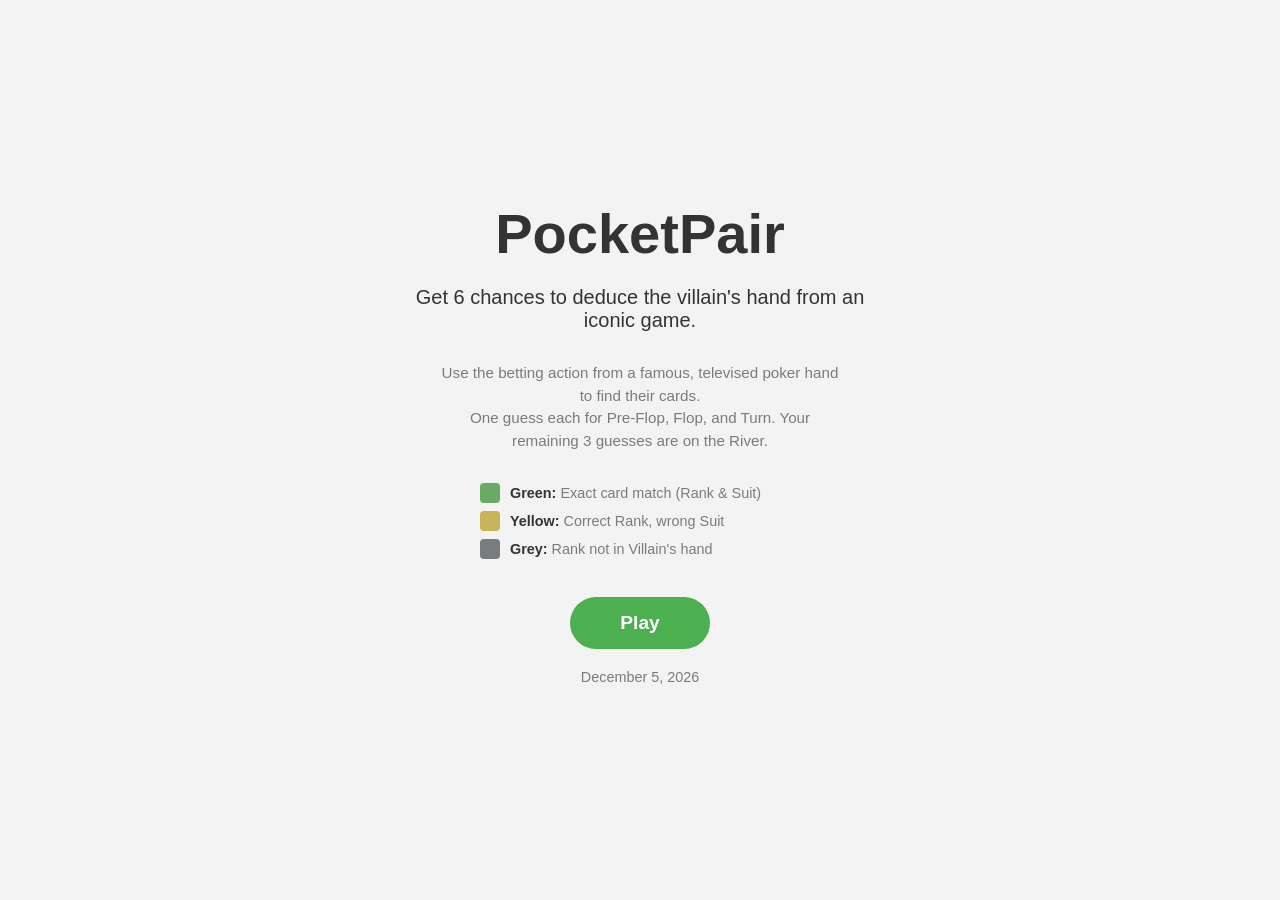
==== index.html @ b1b0aaed "feat: Pivot to iconic hands, update UI/logic, add initial hands" ====
<!DOCTYPE html>
<html lang="en">

<head>
    <meta charset="UTF-8">
    <meta name="viewport" content="width=device-width, initial-scale=1.0">
    <title>PocketPair - Iconic Poker Hand Deduction</title>
    <link rel="stylesheet" href="styles/main.css">
</head>

<body>

    <div id="intro-screen">
        <div class="intro-content">
            <h1>PocketPair</h1>
            <p class="intro-tagline">Get 6 chances to deduce the villain's hand from an iconic game.</p>

            <p class="intro-description">
                Use the betting action from a famous, televised poker hand to find their cards.<br>
                One guess each for Pre-Flop, Flop, and Turn. Your remaining 3 guesses are on the River.
            </p>

            <div class="intro-legend-preview">
                <div class="legend-item">
                    <span class="legend-color-box green"></span>
                    <p><strong>Green:</strong> Exact card match (Rank & Suit)</p>
                </div>
                <div class="legend-item">
                    <span class="legend-color-box yellow"></span>
                    <p><strong>Yellow:</strong> Correct Rank, wrong Suit</p>
                </div>
                <div class="legend-item">
                    <span class="legend-color-box grey"></span>
                    <p><strong>Grey:</strong> Rank not in Villain's hand</p>
                </div>
            </div>

            <button id="play-game-btn" class="btn">Play</button>
            <p id="intro-date" class="intro-date"></p>
        </div>
    </div>

    <div class="game-container">
        <header>
            <h1>PocketPair</h1>
        </header>

        <main class="game-zone">

            <section class="action-history-container">
                <div id="action-log-zone">
                </div>
            </section>

            <section id="table-felt">
                <div id="villain-area" class="player-area">
                    <span id="villain-label" class="player-label">Villain</span>
                    <div class="player-hand-area">
                        <span id="villain-stack" class="stack-size"></span>
                        <div id="villain-cards">
                            <span class="card"></span>
                            <span class="card"></span>
                        </div>
                        <div class="button-spacer">
                            <div id="villain-button-marker" class="dealer-button hidden">D</div>
                        </div>
                    </div>
                </div>

                <div id="board-area">
                    <div id="board-cards">
                    </div>
                    <span id="pot-size">Pot: $0.00</span>
                </div>

                <div id="hero-area" class="player-area">
                    <span id="hero-label" class="player-label">Hero</span>
                    <div class="player-hand-area">
                        <span id="hero-stack" class="stack-size"></span>
                        <div id="hero-cards">
                        </div>
                        <div class="button-spacer">
                            <div id="hero-button-marker" class="dealer-button hidden">D</div>
                        </div>
                    </div>
                </div>
            </section>

            <section class="guess-history-container" id="guess-history-zone">

                <div class="guess-history-header">
                    <h2>Previous Guesses (<span id="attempts-left">6</span> left)</h2>
                    <button id="show-legend-btn" class="btn-icon" title="Show Legend">?</button>
                </div>

                <div id="feedback-legend" class="feedback-legend">
                    <p style="margin-bottom: 10px;"><strong>Feedback Legend</strong></p>
                    <div class="legend-item">
                        <span class="legend-color-box green"></span>
                        <p><strong>Green:</strong> Exact card match (Rank & Suit)</p>
                    </div>
                    <div class="legend-item">
                        <span class="legend-color-box yellow"></span>
                        <p><strong>Yellow:</strong> Correct Rank, wrong Suit</p>
                    </div>
                    <div class="legend-item">
                        <span class="legend-color-box grey"></span>
                        <p><strong>Grey:</strong> Rank not in Villain's hand</p>
                    </div>
                </div>

                <div id="guess-history-grid">
                    <div class="guess-street-row">
                        <div class="guess-street-column" id="preflop-guesses">
                            <h4>Pre-Flop</h4>
                            <div class="guess-list"></div>
                        </div>
                        <div class="guess-street-column" id="flop-guesses">
                            <h4>Flop</h4>
                            <div class="guess-list"></div>
                        </div>
                        <div class="guess-street-column" id="turn-guesses">
                            <h4>Turn</h4>
                            <div class="guess-list"></div>
                        </div>
                    </div>
                    <div class="guess-street-row">
                        <div class="guess-street-column river-column" id="river-guesses">
                            <h4>River</h4>
                            <div class="guess-list"></div>
                        </div>
                    </div>
                </div>
            </section>

            <section class="selection-grid-container" id="selection-grid-zone">
                <h2>Make Your Guess</h2>
                <div id="selection-controls">
                    <div id="card-slot-1" class="card-slot" data-card="">Card 1</div>
                    <div id="card-slot-2" class="card-slot" data-card="">Card 2</div>
                    <div id="selection-buttons">
                        <button id="submit-guess-btn" class="btn" disabled>Submit Guess</button>
                        <button id="next-street-btn" class="btn" disabled>Show Next Street</button>
                    </div>
                </div>
                <div id="card-grid">
                </div>
            </section>

        </main>
    </div>

    <script src="js/gameLogic.js"></script>
    <script src="js/script.js"></script>
</body>

</html>
---- styles/main.css ----
:root {
    /* --- Wordle Colors --- */
    --color-green-wordle: #6aaa64;
    --color-yellow-wordle: #c9b458;
    --color-grey-wordle: #787c7e;
    
    /* --- Light Theme (New Default) --- */
    --color-background: #f3f3f3;
    --color-container-bg: #ffffff;
    --color-container-bg-inner: #f9f9f9; 
    --color-text-primary: #333;
    --color-text-secondary: #787c7e;
    --color-border: #d3d6da;
    --color-header-green: #4CAF50;

    /* --- Dark Theme (Old) --- */
    --color-primary-bg: #1f1f1f;
    --color-secondary-bg: #2d2d2d;
    --color-text-light: #f0f0f0;

    /* --- Shared Colors --- */
    --color-table-felt: #2d6b5e;
    --color-table-felt-dark: #1a4a3e;
    --color-table-outline: #5c3a21;
    --color-card-bg: #f8f8f8;
    --color-card-border: #999;
    --color-card-red: #D90000;
    --color-card-black: #222;
    --color-button-submit: #4CAF50;
    --color-button-submit-hover: #45a049;
    --color-button-next: #555;
    --color-button-next-hover: #666;
    --color-disabled-btn: #a7a7a7;
    --color-error: #dc3545;
}

body {
    font-family: -apple-system, BlinkMacSystemFont, "Segoe UI", Roboto, "Helvetica Neue", Arial, sans-serif;
    background-color: var(--color-background);
    color: var(--color-text-primary);
    display: flex;
    justify-content: center;
    align-items: center;
    min-height: 100vh;
    margin: 0;
    padding: 20px;
    box-sizing: border-box;
}

body.game-active {
    display: block;
    justify-content: unset;
    align-items: unset;
}

.game-container {
    width: 100%;
    max-width: 900px;
    margin: 0 auto;
    display: none;
    flex-direction: column;
    gap: 20px;
}

header {
    text-align: center;
}

header h1 {
    font-size: 2.5em;
    color: var(--color-header-green);
    margin: 0;
    font-weight: 600;
}

.game-zone {
    display: grid;
    grid-template-columns: 1fr;
    grid-template-rows: auto auto auto;
    gap: 20px;
}

.action-history-container,
.guess-history-container,
.selection-grid-container {
    background-color: var(--color-container-bg);
    border-radius: 12px;
    padding: 20px;
    box-shadow: 0 4px 12px rgba(0, 0, 0, 0.08);
    position: relative;
    border: 1px solid var(--color-border);
}

#action-log-zone {
    display: flex;
    flex-direction: row;
    justify-content: space-around;
    flex-wrap: wrap;
    background-color: var(--color-container-bg-inner);
    padding: 15px;
    border-radius: 8px;
    min-height: 100px;
    border: 1px solid var(--color-border);
}

.street-column {
    flex-basis: 22%;
    min-width: 120px;
    padding: 0 10px;
}

.street-column h4 {
    color: var(--color-header-green);
    margin-top: 0;
    margin-bottom: 10px;
    border-bottom: 2px solid var(--color-header-green);
    padding-bottom: 5px;
}

.action-line {
    font-size: 0.9em;
    color: var(--color-text-secondary);
    margin: 4px 0;
}

/* --- Minimalist Oval Table --- */

#table-felt {
    width: 100%;
    background-color: var(--color-green-wordle);
    border-radius: 175px; 
    padding: 20px;
    box-sizing: border-box;
    border: none; 

    display: grid;
    grid-template-columns: 1fr;
    grid-template-rows: auto auto auto;
    gap: 30px; 
    justify-items: center;
}

.player-area {
    display: flex;
    flex-direction: column;
    align-items: center;
    gap: 5px;
}

.player-hand-area {
    display: flex;
    flex-direction: row;
    align-items: center;
    justify-content: center;
    gap: 10px;
    width: 100%;
}


/* --- Dealer Button Styles --- */
.dealer-button {
    width: 30px;
    height: 30px;
    background-color: #f0f0f0;
    border: 2px solid #333;
    border-radius: 50%;
    color: #333;
    font-weight: bold;
    font-size: 1.1em;
    display: flex;
    justify-content: center;
    align-items: center;
    flex-shrink: 0; 
}

.button-spacer {
    width: 80px;  /* This now matches the .stack-size width */
    display: flex;
    justify-content: flex-start; /* This aligns the button to the left */
    align-items: center;
    flex-shrink: 0;
}

.hidden {
    visibility: hidden;
}
/* --- End Button Styles --- */

#board-area {
    display: flex;
    flex-direction: column;
    align-items: center;
    gap: 15px;
    width: 100%;
}

#villain-cards,
#hero-cards,
#board-cards {
    display: flex;
    gap: 8px;
    justify-content: center;
    flex-wrap: wrap;
}

#pot-size {
    font-size: 1.2em;
    font-weight: bold;
    color: var(--color-text-light);
    background-color: transparent;
    padding: 0;
    border-radius: 0;
}

.player-label {
    font-size: 1.1em;
    font-weight: 600;
    color: var(--color-text-light);
    opacity: 1.0;
}

.stack-size {
    font-size: 0.9em;
    font-weight: 500;
    color: var(--color-text-light);
    text-align: center;
    line-height: 1.2;
    width: 80px; 
    flex-shrink: 0;
}

#villain-cards .card,
#hero-cards .card,
#board-cards .card,
.card-placeholder {
    width: 50px;
    height: 70px;
}

.card {
    background-color: var(--color-card-bg);
    border: 2px solid var(--color-card-border);
    border-radius: 6px;
    color: var(--color-text-dark);
    font-weight: bold;
    font-size: 1.2em;
    display: flex;
    flex-direction: column;
    justify-content: center;
    align-items: center;
    user-select: none;
    box-shadow: 0 2px 4px rgba(0, 0, 0, 0.2);
    position: relative;
    box-sizing: border-box;
}

.card-placeholder {
    background-color: rgba(255, 255, 255, 0.4); 
    border: 2px dashed var(--color-text-secondary);
    opacity: 0.6;
    border-radius: 6px;
}

#villain-cards .card {
    background-color: #B22222;
    border-color: #8B0000;
}

/* --- Final Card Reveal Styles --- */

#villain-cards .card.final-green {
    background-color: var(--color-green-wordle);
    border-color: var(--color-green-wordle);
    color: var(--color-text-light);
}

#villain-cards .card.final-red {
    background-color: #f8d7da; 
    border-color: #f5c6cb;
    color: #721c24; 
}

/* Normal Card Styles */

.card-rank-display {
    font-size: 1.3em;
    line-height: 1;
}

.card-symbol-display {
    font-size: 1.1em;
    line-height: 1;
}

.card-suit-red {
    color: var(--color-card-red);
}

.card-suit-black {
    color: var(--color-card-black);
}

#guess-history-zone h2,
#selection-grid-zone h2 {
    margin-top: 0;
    margin-bottom: 15px;
    color: var(--color-text-primary);
    font-weight: 500;
}

.legend-item {
    display: flex;
    align-items: center;
}

.legend-color-box {
    width: 20px;
    height: 20px;
    border-radius: 4px;
    margin-right: 10px;
    border: 1px solid var(--color-text-secondary);
    flex-shrink: 0;
}

.legend-color-box.green {
    background-color: var(--color-green-wordle);
}

.legend-color-box.yellow {
    background-color: var(--color-yellow-wordle);
}

.legend-color-box.grey {
    background-color: var(--color-grey-wordle);
}

#guess-history-grid {
    display: flex;
    flex-direction: column;
    gap: 15px;
}

.guess-street-row {
    display: flex;
    flex-direction: row;
    justify-content: space-between;
    gap: 15px;
}

.guess-street-column {
    flex-basis: 32%;
    background-color: var(--color-container-bg-inner);
    border: 1px solid var(--color-border);
    border-radius: 8px;
    padding: 10px;
    min-height: 80px;
}

.guess-street-column h4 {
    margin: 0 0 10px 0;
    text-align: center;
    color: var(--color-text-secondary);
    font-weight: 600;
}

.guess-street-column.river-column {
    flex-basis: 100%;
    max-width: 100%;
}

.guess-list {
    display: flex;
    flex-direction: row;
    flex-wrap: wrap;
    gap: 10px;
    justify-content: center;
}

.guess-street-column.river-column .guess-list {
    display: grid;
    grid-template-columns: repeat(3, 1fr);
    gap: 10px;
    justify-items: center;
}


.guess-row {
    display: flex;
    align-items: center;
    gap: 15px;
}

.guess-cards {
    display: flex;
    gap: 8px;
}

.guess-cards .card {
    width: 45px;
    height: 65px;
    font-size: 1.1em;
}

.guess-row .card.green {
    background-color: var(--color-green-wordle);
    border-color: var(--color-green-wordle);
    color: var(--color-text-light);
}

.guess-row .card.yellow {
    background-color: var(--color-yellow-wordle);
    border-color: var(--color-yellow-wordle);
    color: var(--color-text-light);
}

.guess-row .card.grey {
    background-color: var(--color-grey-wordle);
    border-color: var(--color-grey-wordle);
    color: var(--color-text-light);
    opacity: 0.8;
}

#selection-controls {
    display: flex;
    gap: 10px;
    margin-bottom: 20px;
    align-items: stretch;
}

.card-slot {
    flex-grow: 1;
    height: 65px;
    background-color: var(--color-container-bg-inner);
    border: 2px dashed var(--color-border);
    border-radius: 6px;
    display: flex;
    justify-content: center;
    align-items: center;
    color: var(--color-text-secondary);
    font-weight: 500;
    font-size: 0.9em;
}

.card-slot .card {
    width: 45px;
    height: 65px;
    font-size: 1.1em;
    margin: -2px;
}

#selection-buttons {
    display: flex;
    flex-direction: column;
    gap: 8px;
}

.btn {
    padding: 10px 15px;
    font-size: 1em;
    font-weight: 600;
    border: none;
    border-radius: 6px;
    cursor: pointer;
    transition: background-color 0.2s ease;
    height: 100%;
    min-height: 40px;
}

.btn.btn-primary {
    background-color: var(--color-button-submit);
    color: white;
}

.btn.btn-primary:hover:not(:disabled) {
    background-color: var(--color-button-submit-hover);
}

.btn:disabled {
    background-color: var(--color-disabled-btn);
    color: #f9f9f9;
    cursor: not-allowed;
}

#card-grid {
    display: grid;
    grid-template-columns: repeat(13, 1fr);
    gap: 5px;
}

.card-wrapper {
    cursor: pointer;
    border-radius: 6px;
    transition: transform 0.1s ease, box-shadow 0.2s ease;
}

.card-wrapper .card {
    width: 100%;
    height: 65px;
    font-size: 1.1em;
    padding-top: 5px;
    transition: all 0.2s ease;
}

.card-wrapper:hover {
    transform: translateY(-2px);
    box-shadow: 0 4px 8px rgba(76, 175, 80, 0.3);
}

.card-wrapper.selected .card {
    border-color: var(--color-button-submit);
    box-shadow: 0 0 10px var(--color-button-submit);
}

.card-wrapper.known-card .card {
    background-color: var(--color-grey-wordle);
    border-color: var(--color-grey-wordle);
    color: var(--color-text-light);
    opacity: 0.6;
    cursor: not-allowed;
    pointer-events: none;
}

.card-wrapper.rank-miss .card {
    background-color: var(--color-grey-wordle);
    border-color: var(--color-grey-wordle);
    color: var(--color-text-light);
    opacity: 0.6;
    cursor: not-allowed;
    pointer-events: none;
}

.card-wrapper.rank-match .card {
    background-color: var(--color-yellow-wordle);
    border-color: var(--color-yellow-wordle);
    color: var(--color-text-light);
    box-shadow: none;
}

.card-wrapper.rank-match:hover .card {
    border-color: var(--color-yellow-wordle);
}

.card-wrapper.exact-match .card {
    background-color: var(--color-green-wordle);
    border-color: var(--color-green-wordle);
    color: var(--color-text-light);
    opacity: 1;
    cursor: not-allowed;
    pointer-events: none;
}

.card-wrapper.known-card:hover,
.card-wrapper.rank-miss:hover,
.card-wrapper.exact-match:hover {
    transform: none;
    box-shadow: none;
}

.error-message {
    color: var(--color-error);
    font-weight: 500;
    text-align: center;
}

/* --- Responsive Layout for Wide Screens --- */

@media (min-width: 1100px) {
    .game-container {
        max-width: 1600px;
    }

    .game-zone {
        grid-template-columns: 55fr 45fr;
        grid-template-areas:
            "gameplay-top      history"
            "gameplay-main     history"
            "gameplay-main     tools";

        align-items: start;
        gap: 30px;
    }

    .action-history-container {
        grid-area: gameplay-top;
    }

    #table-felt {
        grid-area: gameplay-main;
        padding: 20px;
    }

    .selection-grid-container {
        grid-area: tools;
    }

    .guess-history-container {
        grid-area: history;
    }

    .guess-street-column.river-column .guess-list {
        grid-template-columns: repeat(auto-fit, minmax(150px, 1fr));
    }
}


/* --- Intro Screen Styles --- */

#intro-screen {
    display: flex;
    flex-direction: column;
    align-items: center;
    justify-content: center;
    min-height: 90vh;
    text-align: center;
    padding: 20px;
}

.intro-content {
    max-width: 450px;
    width: 100%;
}

#intro-screen h1 {
    font-size: 3.5em;
    color: var(--color-text-primary);
    margin: 0 0 10px 0;
    font-weight: 600;
}

.intro-tagline {
    font-size: 1.25em;
    color: var(--color-text-primary);
    margin-bottom: 30px;
}

.intro-description {
    font-size: 0.95em;
    color: var(--color-text-secondary);
    line-height: 1.5;
    max-width: 400px;
    margin: 15px auto 30px auto;
    text-align: center;
}

.intro-legend-preview {
    display: flex;
    flex-direction: column;
    align-items: flex-start;
    max-width: 320px;
    margin: 0 auto 30px auto;
}

.intro-legend-preview .legend-item {
    color: var(--color-text-secondary);
    font-size: 0.9em;
    margin-bottom: 8px;
}

.intro-legend-preview .legend-item p {
    margin: 0;
}

.intro-legend-preview .legend-item strong {
    color: var(--color-text-primary);
}

.intro-legend-preview .legend-color-box {
    border: none;
}

#play-game-btn {
    border-radius: 30px;
    padding: 15px 50px;
    font-size: 1.2em;
    font-weight: 600;
    background-color: var(--color-button-submit);
    color: white;
    border: none;
    transition: background-color 0.2s ease;
    height: auto;
}

#play-game-btn:hover {
    background-color: var(--color-button-submit-hover);
}

.intro-date {
    margin-top: 20px;
    color: var(--color-text-secondary);
    font-size: 0.9em;
}

/* --- Legend Popup Styles --- */

.guess-history-header {
    display: flex;
    justify-content: space-between;
    align-items: center;
    margin-bottom: 15px;
}

#guess-history-zone h2 {
    margin: 0;
}

.btn-icon {
    background-color: var(--color-container-bg);
    color: var(--color-text-secondary);
    border: 2px solid var(--color-border);
    border-radius: 50%;
    width: 30px;
    height: 30px;
    font-size: 1.1em;
    font-weight: bold;
    cursor: pointer;
    display: flex;
    align-items: center;
    justify-content: center;
    padding: 0;
    transition: all 0.2s ease;
}

.btn-icon:hover {
    background-color: var(--color-container-bg-inner);
    color: var(--color-text-primary);
    border-color: var(--color-text-secondary);
}

#feedback-legend {
    display: none;
    position: absolute;
    top: 60px;
    right: 20px;
    z-index: 10;

    background-color: rgba(255, 255, 255, 0.85);
    border: 1px solid var(--color-border);
    backdrop-filter: blur(4px);
    border-radius: 8px;
    padding: 15px;
    margin-bottom: 0;
    width: 350px;
    box-shadow: 0 4px 12px rgba(0, 0, 0, 0.1);
}

#feedback-legend.show {
    display: block;
}

#feedback-legend p {
    color: var(--color-text-secondary);
    margin: 0;
}

#feedback-legend strong {
    color: var(--color-text-primary);
}

#feedback-legend .legend-item {
    color: var(--color-text-secondary);
    margin-bottom: 4px;
}

#feedback-legend .legend-item:last-child {
    margin-bottom: 0;
}

#feedback-legend .legend-color-box {
    border-color: var(--color-border);
}
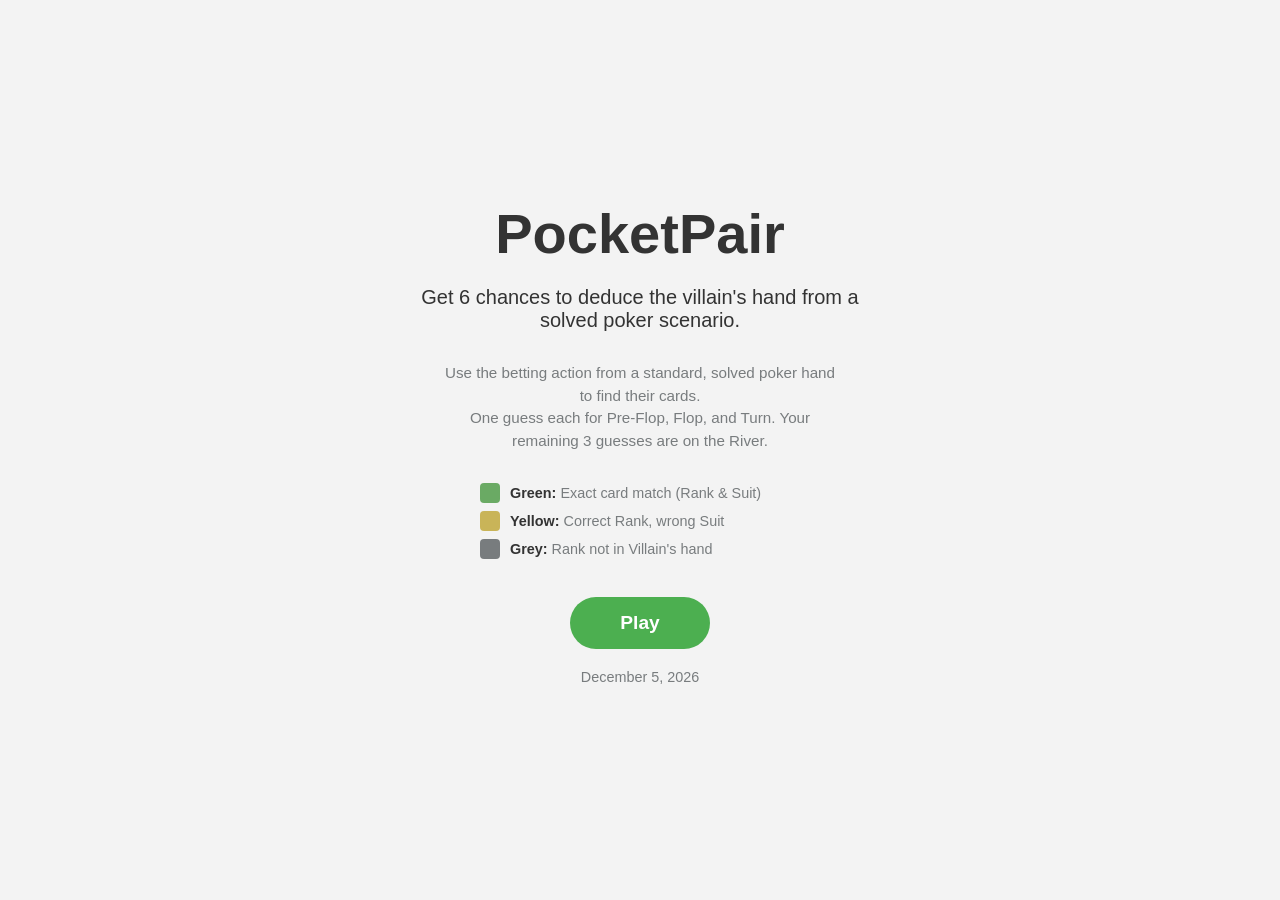
==== commit 622e7394: "refactor(core): Pivot game to anonymous GTO puzzles and update UI This commit performs a major pivot" ====
--- a/index.html
+++ b/index.html
@@ -4,7 +4,7 @@
 <head>
     <meta charset="UTF-8">
     <meta name="viewport" content="width=device-width, initial-scale=1.0">
-    <title>PocketPair - Iconic Poker Hand Deduction</title>
+    <title>PocketPair - Daily Poker Hand Deduction</title>
     <link rel="stylesheet" href="styles/main.css">
 </head>
 
@@ -13,10 +13,10 @@
     <div id="intro-screen">
         <div class="intro-content">
             <h1>PocketPair</h1>
-            <p class="intro-tagline">Get 6 chances to deduce the villain's hand from an iconic game.</p>
+            <p class="intro-tagline">Get 6 chances to deduce the villain's hand from a solved poker scenario.</p>
 
             <p class="intro-description">
-                Use the betting action from a famous, televised poker hand to find their cards.<br>
+                Use the betting action from a standard, solved poker hand to find their cards.<br>
                 One guess each for Pre-Flop, Flop, and Turn. Your remaining 3 guesses are on the River.
             </p>
 
@@ -152,6 +152,25 @@
 
     <script src="js/gameLogic.js"></script>
     <script src="js/script.js"></script>
+
+    <div id="modal-overlay" class="modal-overlay">
+        <div class="modal-content">
+            <span id="modal-close-btn" class="modal-close-btn">&times;</span>
+            <h2 id="modal-title"></h2>
+            
+            <p>The Villain's hand was:</p>
+            <div id="modal-solution-cards" class="modal-solution-cards">
+                </div>
+
+            <p id="modal-context" class="modal-context"></p>
+            
+            <div class="modal-buttons">
+                <a id="modal-youtube-btn" href="#" target="_blank" class="btn btn-youtube">Watch Hand</a>
+                <button id="modal-share-btn" class="btn btn-share">Share</button>
+            </div>
+        </div>
+    </div>
+
 </body>
 
 </html>
--- a/styles/main.css
+++ b/styles/main.css
@@ -127,7 +127,7 @@
 
 #table-felt {
     width: 100%;
-    background-color: var(--color-green-wordle);
+    background-color: var(--color-table-felt);
     border-radius: 175px; 
     padding: 20px;
     box-sizing: border-box;
@@ -562,9 +562,9 @@
     text-align: center;
 }
 
-/* --- Responsive Layout for Wide Screens --- */
-
-@media (min-width: 1100px) {
+/* --- Responsive Layout for Wide, Landscape Screens --- */
+
+@media (min-width: 1100px) and (orientation: landscape) {
     .game-container {
         max-width: 1600px;
     }
@@ -767,4 +767,132 @@
 
 #feedback-legend .legend-color-box {
     border-color: var(--color-border);
+}
+
+
+/* --- End Game Modal Styles --- */
+
+.modal-overlay {
+    position: fixed;
+    top: 0;
+    left: 0;
+    width: 100%;
+    height: 100%;
+    background-color: rgba(0, 0, 0, 0.6);
+    display: none; /* Hidden by default */
+    justify-content: center;
+    align-items: center;
+    z-index: 1000;
+    padding: 20px;
+    backdrop-filter: blur(4px);
+}
+
+/* This class will be added by JS to show the modal */
+.modal-overlay.show {
+    display: flex;
+}
+
+.modal-content {
+    background-color: var(--color-container-bg);
+    color: var(--color-text-primary);
+    border-radius: 12px;
+    padding: 30px 40px;
+    box-shadow: 0 5px 20px rgba(0, 0, 0, 0.2);
+    width: 100%;
+    max-width: 550px;
+    position: relative;
+    text-align: center;
+}
+
+.modal-close-btn {
+    position: absolute;
+    top: 10px;
+    right: 20px;
+    font-size: 2.5em;
+    font-weight: 300;
+    color: var(--color-text-secondary);
+    cursor: pointer;
+    line-height: 1;
+}
+.modal-close-btn:hover {
+    color: var(--color-text-primary);
+}
+
+.modal-content h2 {
+    margin-top: 0;
+    margin-bottom: 20px;
+    font-weight: 600;
+}
+
+.modal-content h2.win {
+    color: var(--color-green-wordle);
+}
+
+.modal-content h2.loss {
+    color: var(--color-error);
+}
+
+.modal-content p {
+    color: var(--color-text-secondary);
+    font-size: 1.1em;
+    margin-bottom: 10px;
+}
+
+.modal-solution-cards {
+    display: flex;
+    justify-content: center;
+    gap: 15px;
+    margin-bottom: 25px;
+}
+
+/* Override for bigger cards in the modal */
+.modal-solution-cards .card {
+    width: 90px;
+    height: 130px;
+    font-size: 2.2em; /* Bigger rank */
+    box-shadow: 0 4px 8px rgba(0, 0, 0, 0.2);
+}
+
+.modal-solution-cards .card-symbol-display {
+    font-size: 1.8em; /* Bigger suit */
+}
+
+.modal-context {
+    font-size: 1em !important; /* Reset size */
+    font-style: italic;
+    line-height: 1.5;
+    background-color: var(--color-container-bg-inner);
+    border: 1px solid var(--color-border);
+    border-radius: 8px;
+    padding: 15px;
+    margin-bottom: 25px;
+}
+
+.modal-buttons {
+    display: flex;
+    gap: 15px;
+}
+
+.modal-buttons .btn {
+    flex-grow: 1;
+    font-size: 1.1em;
+    padding: 12px;
+    text-decoration: none;
+    height: auto;
+}
+
+.btn-youtube {
+    background-color: #FF0000;
+    color: white;
+}
+.btn-youtube:hover {
+    background-color: #c40000;
+}
+
+.btn-share {
+    background-color: #1DA1F2;
+    color: white;
+}
+.btn-share:hover {
+    background-color: #0c85d0;
 }
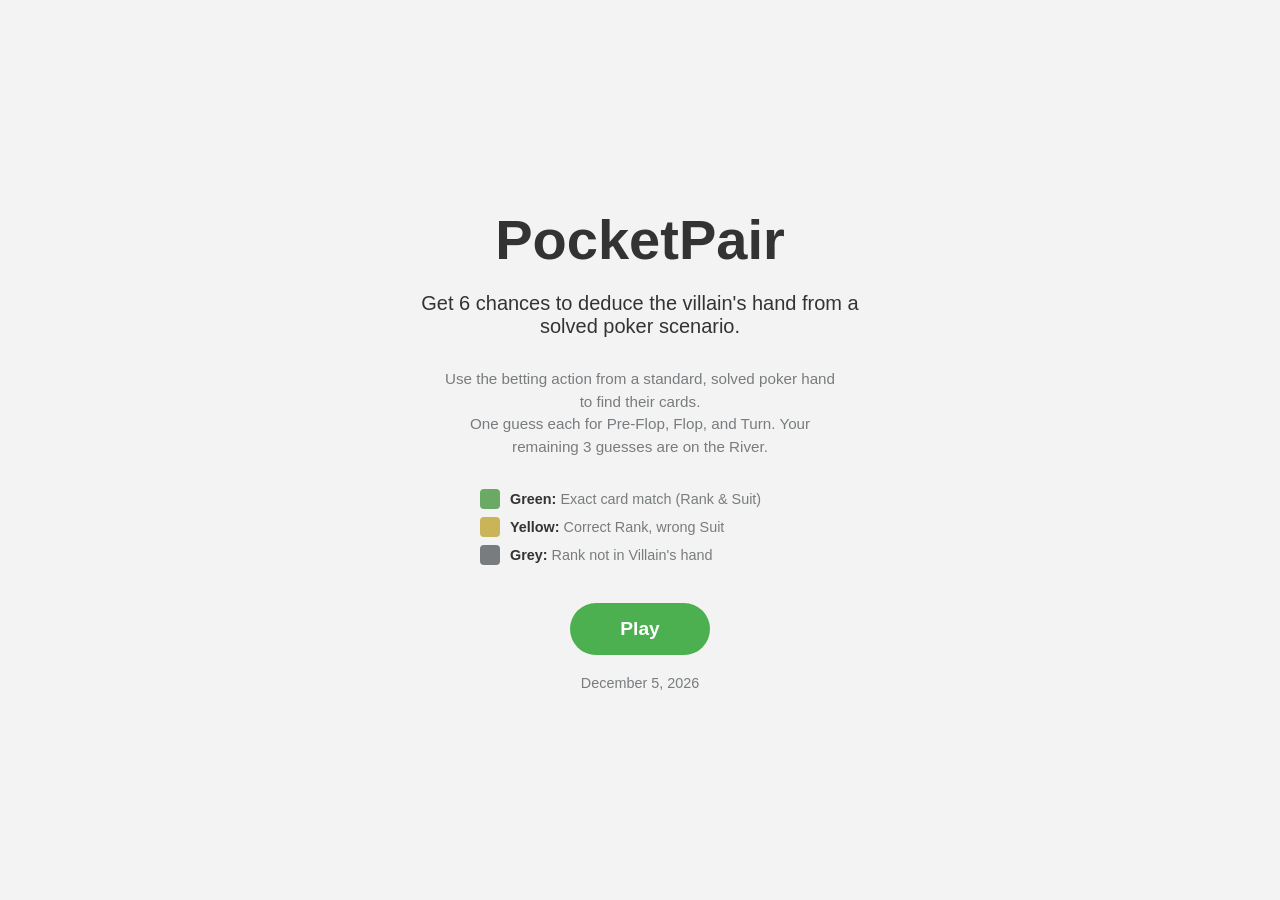
==== commit deccfb68: "feat(ui): chip visualization, action badges, hand timeline, table redesign - Add chip system (js/chi" ====
--- a/index.html
+++ b/index.html
@@ -3,7 +3,7 @@
 
 <head>
     <meta charset="UTF-8">
-    <meta name="viewport" content="width=device-width, initial-scale=1.0">
+    <meta name="viewport" content="width=device-width, initial-scale=1.0, viewport-fit=cover">
     <title>PocketPair - Daily Poker Hand Deduction</title>
     <link rel="stylesheet" href="styles/main.css">
 </head>
@@ -56,7 +56,10 @@
                 <div id="villain-area" class="player-area">
                     <span id="villain-label" class="player-label">Villain</span>
                     <div class="player-hand-area">
-                        <span id="villain-stack" class="stack-size"></span>
+                        <div class="stack-info">
+                            <span id="villain-stack" class="stack-size"></span>
+                            <div id="villain-stack-chips"></div>
+                        </div>
                         <div id="villain-cards">
                             <span class="card"></span>
                             <span class="card"></span>
@@ -67,16 +70,26 @@
                     </div>
                 </div>
 
+                <div id="villain-bet-zone" class="bet-zone"></div>
+
                 <div id="board-area">
                     <div id="board-cards">
                     </div>
-                    <span id="pot-size">Pot: $0.00</span>
+                    <div id="pot-area">
+                        <div id="pot-chips"></div>
+                        <span id="pot-size">Pot: $0.00</span>
+                    </div>
                 </div>
+
+                <div id="hero-bet-zone" class="bet-zone"></div>
 
                 <div id="hero-area" class="player-area">
                     <span id="hero-label" class="player-label">Hero</span>
                     <div class="player-hand-area">
-                        <span id="hero-stack" class="stack-size"></span>
+                        <div class="stack-info">
+                            <span id="hero-stack" class="stack-size"></span>
+                            <div id="hero-stack-chips"></div>
+                        </div>
                         <div id="hero-cards">
                         </div>
                         <div class="button-spacer">
@@ -143,7 +156,9 @@
                         <button id="next-street-btn" class="btn" disabled>Show Next Street</button>
                     </div>
                 </div>
-                <div id="card-grid">
+                <div id="card-grid-wrapper">
+                    <div id="card-grid">
+                    </div>
                 </div>
             </section>
 
@@ -151,6 +166,7 @@
     </div>
 
     <script src="js/gameLogic.js"></script>
+    <script src="js/chips.js"></script>
     <script src="js/script.js"></script>
 
     <div id="modal-overlay" class="modal-overlay">
--- a/styles/main.css
+++ b/styles/main.css
@@ -91,52 +91,89 @@
     border: 1px solid var(--color-border);
 }
 
+/* --- Hand timeline (horizontal play log) --- */
 #action-log-zone {
     display: flex;
     flex-direction: row;
-    justify-content: space-around;
-    flex-wrap: wrap;
+    gap: 8px;
     background-color: var(--color-container-bg-inner);
-    padding: 15px;
+    padding: 10px;
     border-radius: 8px;
-    min-height: 100px;
     border: 1px solid var(--color-border);
 }
 
-.street-column {
-    flex-basis: 22%;
-    min-width: 120px;
-    padding: 0 10px;
-}
-
-.street-column h4 {
+.timeline-street {
+    flex: 1 1 0;
+    min-width: 0;
+    display: flex;
+    flex-direction: column;
+    gap: 5px;
+    padding: 8px 10px;
+    background-color: var(--color-container-bg);
+    border: 1px solid var(--color-border);
+    border-radius: 8px;
+    transition: opacity 0.2s ease, box-shadow 0.2s ease, border-color 0.2s ease;
+}
+
+/* Streets not yet revealed are dimmed */
+.timeline-street.future {
+    opacity: 0.4;
+    background-color: var(--color-container-bg-inner);
+}
+
+/* The street currently in play is highlighted */
+.timeline-street.current {
+    border-color: var(--color-header-green);
+    box-shadow: 0 0 0 2px rgba(76, 175, 80, 0.25);
+}
+
+.timeline-street-header {
+    font-size: 0.8em;
+    font-weight: 700;
+    text-transform: uppercase;
+    letter-spacing: 0.03em;
     color: var(--color-header-green);
-    margin-top: 0;
-    margin-bottom: 10px;
-    border-bottom: 2px solid var(--color-header-green);
-    padding-bottom: 5px;
+}
+
+.timeline-street.future .timeline-street-header {
+    color: var(--color-text-secondary);
+}
+
+.timeline-actions {
+    display: flex;
+    flex-direction: column;
+    gap: 2px;
 }
 
 .action-line {
-    font-size: 0.9em;
+    font-size: 0.82em;
     color: var(--color-text-secondary);
-    margin: 4px 0;
+    margin: 0;
+    line-height: 1.35;
+}
+
+.action-line.muted {
+    opacity: 0.5;
 }
 
 /* --- Minimalist Oval Table --- */
 
 #table-felt {
     width: 100%;
-    background-color: var(--color-table-felt);
-    border-radius: 175px; 
-    padding: 20px;
+    background: radial-gradient(ellipse at 50% 42%, #35806f 0%, #2d6b5e 55%, #234f44 100%);
+    border-radius: 130px;
+    padding: 18px 14px;
     box-sizing: border-box;
-    border: none; 
+    border: none;
+    box-shadow:
+        inset 0 0 0 2px rgba(255, 255, 255, 0.05),
+        inset 0 2px 22px rgba(0, 0, 0, 0.28),
+        0 12px 30px rgba(0, 0, 0, 0.16);
 
     display: grid;
     grid-template-columns: 1fr;
-    grid-template-rows: auto auto auto;
-    gap: 30px; 
+    grid-template-rows: auto auto auto auto auto;
+    gap: 8px;
     justify-items: center;
 }
 
@@ -144,7 +181,7 @@
     display: flex;
     flex-direction: column;
     align-items: center;
-    gap: 5px;
+    gap: 3px;
 }
 
 .player-hand-area {
@@ -152,7 +189,7 @@
     flex-direction: row;
     align-items: center;
     justify-content: center;
-    gap: 10px;
+    gap: 8px;
     width: 100%;
 }
 
@@ -190,7 +227,7 @@
     display: flex;
     flex-direction: column;
     align-items: center;
-    gap: 15px;
+    gap: 8px;
     width: 100%;
 }
 
@@ -203,30 +240,204 @@
     flex-wrap: wrap;
 }
 
+#pot-area {
+    display: flex;
+    flex-direction: column;
+    align-items: center;
+    gap: 4px;
+}
+
+/* Reserve fixed space for chip piles so the table never reflows */
+#pot-chips {
+    height: 50px;
+    display: flex;
+    align-items: center;
+    justify-content: center;
+}
+
+#villain-stack-chips,
+#hero-stack-chips {
+    height: 46px;
+    display: flex;
+    align-items: center;
+    justify-content: center;
+}
+
 #pot-size {
-    font-size: 1.2em;
-    font-weight: bold;
+    font-size: 0.82em;
+    font-weight: 700;
+    letter-spacing: 0.04em;
+    text-transform: uppercase;
+    color: rgba(255, 255, 255, 0.92);
+    background-color: rgba(0, 0, 0, 0.22);
+    padding: 4px 14px;
+    border-radius: 20px;
+}
+
+/* --- Chip visuals --- */
+
+/* Bet zones sit between player and board; hold an action badge + chips */
+.bet-zone {
+    display: flex;
+    flex-direction: row;
+    justify-content: center;
+    align-items: center;
+    gap: 12px;
+    height: 60px;         /* fixed so chips appearing/leaving never resize the table */
+    width: 100%;
+    overflow: visible;
+}
+
+/* Action badge — describes the play (check / bet / call / raise / all-in / fold) */
+.action-badge {
+    font-size: 0.7em;
+    font-weight: 700;
+    letter-spacing: 0.04em;
+    text-transform: uppercase;
+    color: #fff;
+    padding: 3px 10px;
+    border-radius: 12px;
+    white-space: nowrap;
+    display: inline-flex;
+    align-items: center;
+    gap: 5px;
+    box-shadow: 0 1px 3px rgba(0,0,0,0.35);
+}
+
+.action-check { background: #607d8b; }
+.action-call  { background: #1e88e5; }
+.action-bet,
+.action-raise { background: #43a047; }
+.action-fold  { background: #9e9e9e; }
+.action-allin { background: #e53935; }
+
+/* Red triangle marker for all-in */
+.allin-tri {
+    width: 0;
+    height: 0;
+    border-left: 5px solid transparent;
+    border-right: 5px solid transparent;
+    border-bottom: 9px solid #fff;
+    display: inline-block;
+}
+
+/* A chip pile = several single-denomination stacks side by side */
+.chip-wrap {
+    display: flex;
+    flex-direction: column;
+    align-items: center;
+    gap: 6px;
+}
+
+.chip-pile {
+    display: flex;
+    flex-direction: row;
+    align-items: flex-end;
+    gap: 4px;
+}
+
+.chip-stack {
+    position: relative;
+    flex-shrink: 0;
+}
+
+/* Each chip is a disc; stacks overlap vertically via inline `bottom` offsets */
+.chip-disc {
+    position: absolute;
+    left: 0;
+    border-radius: 50%;
+    border: 2px solid;
+    box-sizing: border-box;
+    box-shadow: 0 1px 2px rgba(0,0,0,0.4);
+}
+
+.chip-disc::after {
+    content: '';
+    position: absolute;
+    inset: 3px;
+    border-radius: 50%;
+    border: 1px dashed rgba(255,255,255,0.45);
+}
+
+.chip-lg { width: 30px; height: 30px; }
+.chip-sm { width: 22px; height: 22px; }
+
+.chip-label {
+    font-size: 0.75em;
+    font-weight: 700;
+    color: #fff;
+    text-shadow: 0 1px 4px rgba(0,0,0,0.7);
+    white-space: nowrap;
+    letter-spacing: 0.03em;
+}
+
+/* --- Chip animation keyframes --- */
+
+/* Bet zone chips slide in from the player's direction */
+@keyframes chipSlideDown {
+    from { opacity: 0; transform: translateY(-22px) scale(0.7); }
+    to   { opacity: 1; transform: translateY(0)      scale(1);   }
+}
+
+@keyframes chipSlideUp {
+    from { opacity: 0; transform: translateY(22px) scale(0.7); }
+    to   { opacity: 1; transform: translateY(0)     scale(1);   }
+}
+
+/* Sweep toward center pot */
+@keyframes chipSweepUp {
+    to { opacity: 0; transform: translateY(-30px) scale(0.4); }
+}
+
+@keyframes chipSweepDown {
+    to { opacity: 0; transform: translateY(30px) scale(0.4); }
+}
+
+/* Pot grows */
+@keyframes chipPop {
+    0%   { transform: scale(0.6); opacity: 0.4; }
+    60%  { transform: scale(1.15); opacity: 1; }
+    100% { transform: scale(1);    opacity: 1; }
+}
+
+/* Stack text pulse when chips leave */
+@keyframes stackPulse {
+    0%   { opacity: 1;   }
+    35%  { opacity: 0.4; }
+    100% { opacity: 1;   }
+}
+
+/* Applied by JS */
+.chip-slide-down  { animation: chipSlideDown  0.55s cubic-bezier(0.22,1,0.36,1) forwards; }
+.chip-slide-up    { animation: chipSlideUp    0.55s cubic-bezier(0.22,1,0.36,1) forwards; }
+.chip-sweep-up    { animation: chipSweepUp    0.65s ease-in forwards; }
+.chip-sweep-down  { animation: chipSweepDown  0.65s ease-in forwards; }
+.chip-pop         { animation: chipPop        0.6s cubic-bezier(0.34,1.56,0.64,1); }
+.stack-pulse      { animation: stackPulse     0.6s ease; }
+
+.player-label {
+    font-size: 0.95em;
+    font-weight: 600;
+    letter-spacing: 0.02em;
     color: var(--color-text-light);
-    background-color: transparent;
-    padding: 0;
-    border-radius: 0;
-}
-
-.player-label {
-    font-size: 1.1em;
-    font-weight: 600;
-    color: var(--color-text-light);
-    opacity: 1.0;
+    opacity: 0.95;
+}
+
+.stack-info {
+    width: 80px;
+    flex-shrink: 0;
+    display: flex;
+    flex-direction: column;
+    align-items: center;
+    gap: 2px;
 }
 
 .stack-size {
-    font-size: 0.9em;
+    font-size: 0.78em;
     font-weight: 500;
-    color: var(--color-text-light);
+    color: rgba(255, 255, 255, 0.82);
     text-align: center;
-    line-height: 1.2;
-    width: 80px; 
-    flex-shrink: 0;
+    line-height: 1.25;
 }
 
 #villain-cards .card,
@@ -388,6 +599,7 @@
     display: flex;
     align-items: center;
     gap: 15px;
+    animation: slideInUp 0.25s ease both;
 }
 
 .guess-cards {
@@ -508,7 +720,7 @@
 
 .card-wrapper.selected .card {
     border-color: var(--color-button-submit);
-    box-shadow: 0 0 10px var(--color-button-submit);
+    animation: selectionPulse 0.4s ease forwards;
 }
 
 .card-wrapper.known-card .card {
@@ -554,6 +766,35 @@
 .card-wrapper.exact-match:hover {
     transform: none;
     box-shadow: none;
+}
+
+/* --- Animations --- */
+
+@keyframes slideInUp {
+    from { opacity: 0; transform: translateY(12px); }
+    to   { opacity: 1; transform: translateY(0); }
+}
+
+@keyframes flipIn {
+    from { opacity: 0; transform: rotateY(90deg) scale(0.8); }
+    to   { opacity: 1; transform: rotateY(0deg) scale(1); }
+}
+
+@keyframes selectionPulse {
+    0%   { box-shadow: 0 0 0 0 rgba(76, 175, 80, 0.6); }
+    60%  { box-shadow: 0 0 0 8px rgba(76, 175, 80, 0); }
+    100% { box-shadow: 0 0 10px var(--color-button-submit); }
+}
+
+
+/* Board cards flip in when revealed */
+.board-card-reveal {
+    animation: flipIn 0.35s ease both;
+}
+
+/* Suppress animations during localStorage restore */
+body.restoring .guess-row {
+    animation: none;
 }
 
 .error-message {
@@ -895,4 +1136,286 @@
 }
 .btn-share:hover {
     background-color: #0c85d0;
+}
+
+/* ============================================================
+   iOS / Touch — remove tap highlight, handle safe area insets
+   ============================================================ */
+.card-wrapper {
+    -webkit-tap-highlight-color: transparent;
+}
+
+@supports (padding: env(safe-area-inset-bottom)) {
+    body {
+        padding-left: max(8px, env(safe-area-inset-left));
+        padding-right: max(8px, env(safe-area-inset-right));
+        padding-bottom: max(8px, env(safe-area-inset-bottom));
+    }
+}
+
+/* ============================================================
+   Phone Portrait  ≤ 480px  (all iPhone models portrait)
+   ============================================================ */
+@media (max-width: 480px) {
+
+    body {
+        padding: 8px;
+    }
+
+    /* Header */
+    header h1 {
+        font-size: 1.8em;
+        margin: 6px 0;
+    }
+
+    .game-container {
+        gap: 10px;
+    }
+
+    /* Containers */
+    .action-history-container,
+    .guess-history-container,
+    .selection-grid-container {
+        padding: 12px;
+        border-radius: 10px;
+    }
+
+    /* Hand timeline — horizontal scroll so streets don't cram */
+    #action-log-zone {
+        flex-wrap: nowrap;
+        overflow-x: auto;
+        -webkit-overflow-scrolling: touch;
+        justify-content: flex-start;
+        gap: 8px;
+        padding: 10px 8px;
+    }
+
+    .timeline-street {
+        flex: 0 0 auto;
+        min-width: 150px;
+    }
+
+    .action-line {
+        font-size: 0.78em;
+    }
+
+    /* Table felt */
+    #table-felt {
+        border-radius: 70px;
+        padding: 14px 10px;
+        gap: 10px;
+    }
+
+    /* Table cards */
+    #villain-cards .card,
+    #hero-cards .card,
+    #board-cards .card,
+    .card-placeholder {
+        width: 36px;
+        height: 52px;
+    }
+
+    .card-rank-display { font-size: 1.05em; }
+    .card-symbol-display { font-size: 0.85em; }
+
+    .player-label  { font-size: 0.88em; }
+    .stack-info    { width: 58px; }
+    .stack-size    { font-size: 0.75em; }
+    .button-spacer { width: 38px; }
+    #pot-size      { font-size: 0.95em; }
+
+    /* Guess history columns — reduce padding */
+    #guess-history-zone h2,
+    #selection-grid-zone h2 {
+        font-size: 0.95em;
+        margin-bottom: 8px;
+    }
+
+    .guess-street-column {
+        padding: 7px 5px;
+    }
+
+    .guess-street-column h4 {
+        font-size: 0.78em;
+        margin-bottom: 5px;
+    }
+
+    .guess-cards .card {
+        width: 32px;
+        height: 46px;
+        font-size: 0.8em;
+    }
+
+    /* Card grid — wrapper scrolls, slots/buttons stay fixed */
+    #card-grid-wrapper {
+        overflow-x: auto;
+        -webkit-overflow-scrolling: touch;
+        margin: 0 -12px;   /* bleed to container edges */
+        padding: 0 12px 6px;
+    }
+
+    #card-grid {
+        min-width: 572px; /* 13 × 40px cards + 12 × 4px gaps */
+        gap: 4px;
+    }
+
+    .card-wrapper .card {
+        height: 52px;
+        font-size: 0.88em;
+        padding-top: 3px;
+    }
+
+    /* Selection controls — slots side by side, buttons full-width row below */
+    #selection-controls {
+        flex-wrap: wrap;
+        gap: 8px;
+        margin-bottom: 12px;
+    }
+
+    .card-slot {
+        flex-grow: 1;
+        flex-basis: calc(50% - 44px);
+        height: 56px;
+    }
+
+    .card-slot .card {
+        width: 38px;
+        height: 54px;
+    }
+
+    #selection-buttons {
+        flex-direction: row;
+        width: 100%;
+        gap: 8px;
+    }
+
+    #selection-buttons .btn {
+        flex: 1;
+        font-size: 0.85em;
+        padding: 10px 6px;
+        min-height: 44px;
+        height: auto;
+    }
+
+    /* Legend popup narrower on mobile */
+    #feedback-legend {
+        width: 270px;
+        right: 8px;
+        top: 52px;
+        font-size: 0.9em;
+    }
+
+    /* Intro screen */
+    #intro-screen h1 {
+        font-size: 2.6em;
+    }
+
+    .intro-tagline {
+        font-size: 1.05em;
+        margin-bottom: 20px;
+    }
+
+    .intro-description {
+        font-size: 0.88em;
+    }
+
+    #play-game-btn {
+        padding: 13px 40px;
+        font-size: 1.1em;
+    }
+
+    /* Modal */
+    .modal-content {
+        padding: 20px 14px;
+        border-radius: 10px;
+    }
+
+    .modal-solution-cards .card {
+        width: 62px;
+        height: 88px;
+        font-size: 1.5em;
+    }
+
+    .modal-solution-cards .card-symbol-display {
+        font-size: 1.2em;
+    }
+
+    .modal-context {
+        font-size: 0.92em !important;
+        padding: 12px;
+    }
+
+    .modal-buttons {
+        flex-direction: column;
+        gap: 10px;
+    }
+
+    .modal-buttons .btn {
+        padding: 12px;
+        font-size: 1em;
+        height: auto;
+    }
+}
+
+/* ============================================================
+   Phone Landscape + Small Tablet  481px – 900px
+   ============================================================ */
+@media (min-width: 481px) and (max-width: 900px) {
+
+    body {
+        padding: 12px;
+    }
+
+    header h1 {
+        font-size: 2em;
+    }
+
+    .game-container {
+        gap: 14px;
+    }
+
+    /* Table */
+    #table-felt {
+        border-radius: 110px;
+    }
+
+    /* Hand timeline — horizontal scroll to prevent cramping */
+    #action-log-zone {
+        flex-wrap: nowrap;
+        overflow-x: auto;
+        -webkit-overflow-scrolling: touch;
+        justify-content: flex-start;
+    }
+
+    .timeline-street {
+        flex: 0 0 auto;
+        min-width: 150px;
+    }
+
+    /* Card grid — ensure cards stay tappable */
+    #card-grid-wrapper {
+        overflow-x: auto;
+        -webkit-overflow-scrolling: touch;
+    }
+
+    #card-grid {
+        min-width: 572px;
+        gap: 4px;
+    }
+
+    .card-wrapper .card {
+        height: 58px;
+        font-size: 0.95em;
+    }
+
+    /* Selection buttons touch-friendly */
+    #selection-buttons .btn {
+        min-height: 44px;
+        height: auto;
+    }
+
+    /* Intro */
+    #intro-screen h1 {
+        font-size: 3em;
+    }
 }
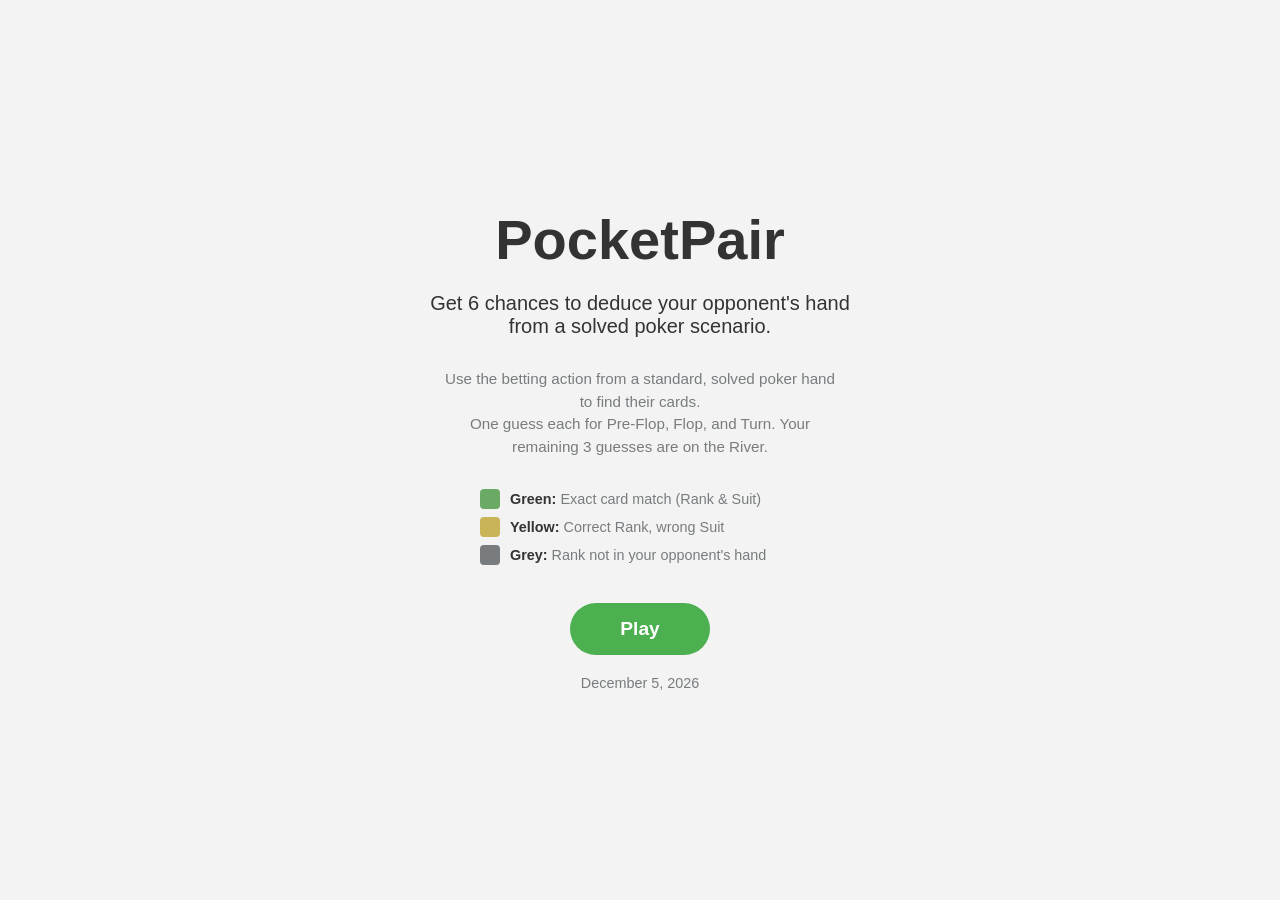
==== commit 0a1ae329: "feat: progressive stats, opponent naming, on-felt next-street button - Progressive stats (Wordle-sty" ====
--- a/index.html
+++ b/index.html
@@ -13,7 +13,7 @@
     <div id="intro-screen">
         <div class="intro-content">
             <h1>PocketPair</h1>
-            <p class="intro-tagline">Get 6 chances to deduce the villain's hand from a solved poker scenario.</p>
+            <p class="intro-tagline">Get 6 chances to deduce your opponent's hand from a solved poker scenario.</p>
 
             <p class="intro-description">
                 Use the betting action from a standard, solved poker hand to find their cards.<br>
@@ -31,7 +31,7 @@
                 </div>
                 <div class="legend-item">
                     <span class="legend-color-box grey"></span>
-                    <p><strong>Grey:</strong> Rank not in Villain's hand</p>
+                    <p><strong>Grey:</strong> Rank not in your opponent's hand</p>
                 </div>
             </div>
 
@@ -57,8 +57,8 @@
                     <span id="villain-label" class="player-label">Villain</span>
                     <div class="player-hand-area">
                         <div class="stack-info">
-                            <span id="villain-stack" class="stack-size"></span>
-                            <div id="villain-stack-chips"></div>
+                            <div id="villain-stack-chips" class="stack-chips"></div>
+                            <span id="villain-stack" class="stack-pill"></span>
                         </div>
                         <div id="villain-cards">
                             <span class="card"></span>
@@ -73,12 +73,16 @@
                 <div id="villain-bet-zone" class="bet-zone"></div>
 
                 <div id="board-area">
-                    <div id="board-cards">
-                    </div>
                     <div id="pot-area">
                         <div id="pot-chips"></div>
                         <span id="pot-size">Pot: $0.00</span>
                     </div>
+                    <div id="board-cards">
+                    </div>
+                    <button id="replay-animation-btn" class="replay-btn" title="Replay this street's action" aria-label="Replay this street's action">
+                        <span class="replay-icon" aria-hidden="true">&#x21bb;</span> <span class="replay-text">Replay</span>
+                    </button>
+                    <button id="next-street-btn" class="next-street-btn">Show Next Street</button>
                 </div>
 
                 <div id="hero-bet-zone" class="bet-zone"></div>
@@ -87,8 +91,8 @@
                     <span id="hero-label" class="player-label">Hero</span>
                     <div class="player-hand-area">
                         <div class="stack-info">
-                            <span id="hero-stack" class="stack-size"></span>
-                            <div id="hero-stack-chips"></div>
+                            <div id="hero-stack-chips" class="stack-chips"></div>
+                            <span id="hero-stack" class="stack-pill"></span>
                         </div>
                         <div id="hero-cards">
                         </div>
@@ -118,7 +122,7 @@
                     </div>
                     <div class="legend-item">
                         <span class="legend-color-box grey"></span>
-                        <p><strong>Grey:</strong> Rank not in Villain's hand</p>
+                        <p><strong>Grey:</strong> Rank not in your opponent's hand</p>
                     </div>
                 </div>
 
@@ -147,22 +151,38 @@
             </section>
 
             <section class="selection-grid-container" id="selection-grid-zone">
-                <h2>Make Your Guess</h2>
+                <div class="sheet-handle" aria-hidden="true"></div>
+                <button id="sheet-close" class="sheet-close" aria-label="Close picker">&times;</button>
+                <h2 id="picker-heading">Make Your Guess</h2>
                 <div id="selection-controls">
                     <div id="card-slot-1" class="card-slot" data-card="">Card 1</div>
                     <div id="card-slot-2" class="card-slot" data-card="">Card 2</div>
                     <div id="selection-buttons">
                         <button id="submit-guess-btn" class="btn" disabled>Submit Guess</button>
-                        <button id="next-street-btn" class="btn" disabled>Show Next Street</button>
                     </div>
                 </div>
                 <div id="card-grid-wrapper">
                     <div id="card-grid">
                     </div>
                 </div>
+                <div id="post-game-panel" class="post-game-panel">
+                    <p class="post-game-eyebrow">Hand Complete</p>
+                    <p id="post-game-result" class="post-game-result"></p>
+                    <p id="post-game-sub" class="post-game-sub">Their hand</p>
+                    <div id="post-game-cards" class="post-game-cards"></div>
+                    <button id="view-results-btn" class="btn">View Results</button>
+                </div>
             </section>
 
         </main>
+
+        <!-- Mobile-only: dims the table while the picker sheet is open -->
+        <div id="sheet-backdrop"></div>
+
+        <!-- Mobile-only: sticky bar that opens the picker / advances the street -->
+        <div id="mobile-action-bar">
+            <button id="mobile-guess-trigger" class="btn btn-primary">Make Your Guess</button>
+        </div>
     </div>
 
     <script src="js/gameLogic.js"></script>
@@ -171,15 +191,27 @@
 
     <div id="modal-overlay" class="modal-overlay">
         <div class="modal-content">
-            <span id="modal-close-btn" class="modal-close-btn">&times;</span>
+            <button id="modal-close-btn" class="modal-close-btn"><span class="back-text">Back to puzzle</span> <span class="back-x" aria-hidden="true">&times;</span></button>
             <h2 id="modal-title"></h2>
             
-            <p>The Villain's hand was:</p>
+            <p id="modal-solution-label">Their hand was:</p>
             <div id="modal-solution-cards" class="modal-solution-cards">
                 </div>
 
             <p id="modal-context" class="modal-context"></p>
-            
+
+            <div id="modal-stats" class="modal-stats">
+                <p class="stats-heading">Statistics</p>
+                <div class="stats-summary">
+                    <div class="stat"><span class="stat-num" id="stat-played">0</span><span class="stat-label">Played</span></div>
+                    <div class="stat"><span class="stat-num" id="stat-winpct">0</span><span class="stat-label">Win %</span></div>
+                    <div class="stat"><span class="stat-num" id="stat-streak">0</span><span class="stat-label">Current Streak</span></div>
+                    <div class="stat"><span class="stat-num" id="stat-maxstreak">0</span><span class="stat-label">Max Streak</span></div>
+                </div>
+                <p class="stats-dist-title">Solved on</p>
+                <div id="stats-distribution" class="stats-distribution"></div>
+            </div>
+
             <div class="modal-buttons">
                 <a id="modal-youtube-btn" href="#" target="_blank" class="btn btn-youtube">Watch Hand</a>
                 <button id="modal-share-btn" class="btn btn-share">Share</button>
--- a/styles/main.css
+++ b/styles/main.css
@@ -91,6 +91,42 @@
     border: 1px solid var(--color-border);
 }
 
+/* --- Replay control (just right of the board; only shown once action settles) --- */
+.replay-btn {
+    display: inline-flex;
+    align-items: center;
+    gap: 6px;
+    font-size: 0.78em;
+    font-weight: 600;
+    color: rgba(255, 255, 255, 0.92);
+    background-color: rgba(0, 0, 0, 0.28);
+    border: 1px solid rgba(255, 255, 255, 0.18);
+    border-radius: 18px;
+    padding: 6px 14px;
+    cursor: pointer;
+    white-space: nowrap;
+    /* Hidden until an animation finishes (toggled via .replay-ready) */
+    opacity: 0;
+    pointer-events: none;
+    transition: opacity 0.25s ease, background-color 0.15s ease, transform 0.15s ease;
+}
+.replay-btn.replay-ready {
+    opacity: 1;
+    pointer-events: auto;
+}
+.replay-btn:hover {
+    background-color: rgba(0, 0, 0, 0.42);
+}
+.replay-btn:active .replay-icon {
+    transform: rotate(-180deg);
+}
+.replay-icon {
+    display: inline-block;
+    font-size: 1.15em;
+    line-height: 1;
+    transition: transform 0.3s ease;
+}
+
 /* --- Hand timeline (horizontal play log) --- */
 #action-log-zone {
     display: flex;
@@ -159,6 +195,7 @@
 /* --- Minimalist Oval Table --- */
 
 #table-felt {
+    position: relative;
     width: 100%;
     background: radial-gradient(ellipse at 50% 42%, #35806f 0%, #2d6b5e 55%, #234f44 100%);
     border-radius: 130px;
@@ -224,12 +261,46 @@
 /* --- End Button Styles --- */
 
 #board-area {
-    display: flex;
-    flex-direction: column;
-    align-items: center;
-    gap: 8px;
+    position: relative;
+    display: grid;
+    grid-template-columns: 1fr auto 1fr;
+    align-items: center;
+    gap: 44px;
     width: 100%;
 }
+
+/* "Show Next Street" sits just under the board; only shown once the street's
+   animation has settled (toggled via .next-ready, like the replay button). */
+.next-street-btn {
+    position: absolute;
+    top: 100%;
+    left: 50%;
+    transform: translateX(-50%);
+    margin-top: 10px;
+    z-index: 6;
+    white-space: nowrap;
+    padding: 9px 22px;
+    border: none;
+    border-radius: 22px;
+    background-color: #ffffff;
+    color: #1f6b3b;
+    font-size: 0.9em;
+    font-weight: 700;
+    cursor: pointer;
+    box-shadow: 0 3px 12px rgba(0, 0, 0, 0.28);
+    opacity: 0;
+    pointer-events: none;
+    transition: opacity 0.25s ease, background-color 0.15s ease;
+}
+.next-street-btn.next-ready {
+    opacity: 1;
+    pointer-events: auto;
+}
+.next-street-btn:hover { background-color: #eef3ef; }
+
+/* Pot hugs the board from the left; replay sits just right of the cards. */
+#board-area #pot-area      { justify-self: end; }
+#board-area .replay-btn    { justify-self: start; }
 
 #villain-cards,
 #hero-cards,
@@ -249,17 +320,17 @@
 
 /* Reserve fixed space for chip piles so the table never reflows */
 #pot-chips {
-    height: 50px;
-    display: flex;
-    align-items: center;
+    height: 64px;
+    display: flex;
+    align-items: flex-end;
     justify-content: center;
 }
 
 #villain-stack-chips,
 #hero-stack-chips {
-    height: 46px;
-    display: flex;
-    align-items: center;
+    height: 56px;
+    display: flex;
+    align-items: flex-end;
     justify-content: center;
 }
 
@@ -274,6 +345,57 @@
     border-radius: 20px;
 }
 
+/* --- Finished-hand panel (replaces the picker once the game is over) --- */
+.post-game-panel {
+    display: none;
+    flex-direction: column;
+    align-items: center;
+    justify-content: center;
+    gap: 10px;
+    padding: 28px 16px;
+    min-height: 240px;
+    text-align: center;
+}
+.post-game-panel.show { display: flex; }
+
+.post-game-eyebrow {
+    margin: 0;
+    font-size: 0.72em;
+    font-weight: 700;
+    letter-spacing: 0.14em;
+    text-transform: uppercase;
+    color: var(--color-text-secondary);
+}
+.post-game-result {
+    margin: 0;
+    font-size: 1.7em;
+    font-weight: 800;
+    letter-spacing: 0.01em;
+}
+.post-game-result.win  { color: #2e7d32; }
+.post-game-result.loss { color: var(--color-text-primary); }
+.post-game-sub {
+    margin: 6px 0 0;
+    font-size: 0.72em;
+    font-weight: 600;
+    letter-spacing: 0.08em;
+    text-transform: uppercase;
+    color: var(--color-text-secondary);
+}
+.post-game-cards {
+    display: flex;
+    gap: 12px;
+    justify-content: center;
+}
+.post-game-cards .card {
+    width: 58px;
+    height: 82px;
+}
+#view-results-btn {
+    margin-top: 12px;
+    min-width: 170px;
+}
+
 /* --- Chip visuals --- */
 
 /* Bet zones sit between player and board; hold an action badge + chips */
@@ -283,7 +405,7 @@
     justify-content: center;
     align-items: center;
     gap: 12px;
-    height: 60px;         /* fixed so chips appearing/leaving never resize the table */
+    height: 64px;         /* fixed so chips appearing/leaving never resize the table */
     width: 100%;
     overflow: visible;
 }
@@ -310,6 +432,18 @@
 .action-raise { background: #43a047; }
 .action-fold  { background: #9e9e9e; }
 .action-allin { background: #e53935; }
+.action-blind { background: #6d4c41; }
+
+/* Money committed, shown next to the chips in a bet zone */
+.bet-amount {
+    font-size: 0.78em;
+    font-weight: 700;
+    color: #fff;
+    background-color: rgba(0, 0, 0, 0.32);
+    padding: 3px 9px;
+    border-radius: 11px;
+    white-space: nowrap;
+}
 
 /* Red triangle marker for all-in */
 .allin-tri {
@@ -348,15 +482,26 @@
     border-radius: 50%;
     border: 2px solid;
     box-sizing: border-box;
-    box-shadow: 0 1px 2px rgba(0,0,0,0.4);
-}
-
+    box-shadow: 0 1px 2px rgba(0,0,0,0.45), inset 0 1px 1px rgba(255,255,255,0.28);
+}
+
+/* Rim dashes (the classic chip edge spots) */
 .chip-disc::after {
     content: '';
     position: absolute;
-    inset: 3px;
+    inset: 2px;
     border-radius: 50%;
-    border: 1px dashed rgba(255,255,255,0.45);
+    border: 2px dashed rgba(255,255,255,0.55);
+}
+
+/* Center hub */
+.chip-disc::before {
+    content: '';
+    position: absolute;
+    inset: 32%;
+    border-radius: 50%;
+    background: rgba(255,255,255,0.22);
+    box-shadow: inset 0 0 0 1px rgba(255,255,255,0.18);
 }
 
 .chip-lg { width: 30px; height: 30px; }
@@ -384,15 +529,6 @@
     to   { opacity: 1; transform: translateY(0)     scale(1);   }
 }
 
-/* Sweep toward center pot */
-@keyframes chipSweepUp {
-    to { opacity: 0; transform: translateY(-30px) scale(0.4); }
-}
-
-@keyframes chipSweepDown {
-    to { opacity: 0; transform: translateY(30px) scale(0.4); }
-}
-
 /* Pot grows */
 @keyframes chipPop {
     0%   { transform: scale(0.6); opacity: 0.4; }
@@ -410,8 +546,6 @@
 /* Applied by JS */
 .chip-slide-down  { animation: chipSlideDown  0.55s cubic-bezier(0.22,1,0.36,1) forwards; }
 .chip-slide-up    { animation: chipSlideUp    0.55s cubic-bezier(0.22,1,0.36,1) forwards; }
-.chip-sweep-up    { animation: chipSweepUp    0.65s ease-in forwards; }
-.chip-sweep-down  { animation: chipSweepDown  0.65s ease-in forwards; }
 .chip-pop         { animation: chipPop        0.6s cubic-bezier(0.34,1.56,0.64,1); }
 .stack-pulse      { animation: stackPulse     0.6s ease; }
 
@@ -429,15 +563,25 @@
     display: flex;
     flex-direction: column;
     align-items: center;
-    gap: 2px;
-}
-
-.stack-size {
-    font-size: 0.78em;
-    font-weight: 500;
-    color: rgba(255, 255, 255, 0.82);
-    text-align: center;
-    line-height: 1.25;
+    gap: 6px;
+}
+
+.stack-chips {
+    display: flex;
+    align-items: flex-end;
+    justify-content: center;
+}
+
+/* Elegant amount bubble sitting under the player's chip pile */
+.stack-pill {
+    font-size: 0.74em;
+    font-weight: 700;
+    color: #fff;
+    background-color: rgba(0, 0, 0, 0.3);
+    padding: 2px 10px;
+    border-radius: 12px;
+    white-space: nowrap;
+    line-height: 1.35;
 }
 
 #villain-cards .card,
@@ -1037,7 +1181,7 @@
     background-color: var(--color-container-bg);
     color: var(--color-text-primary);
     border-radius: 12px;
-    padding: 30px 40px;
+    padding: 48px 40px 30px;
     box-shadow: 0 5px 20px rgba(0, 0, 0, 0.2);
     width: 100%;
     max-width: 550px;
@@ -1047,13 +1191,23 @@
 
 .modal-close-btn {
     position: absolute;
-    top: 10px;
-    right: 20px;
-    font-size: 2.5em;
-    font-weight: 300;
+    top: 14px;
+    right: 18px;
+    display: inline-flex;
+    align-items: center;
+    gap: 8px;
+    background: none;
+    border: none;
+    padding: 4px;
+    font-size: 0.95em;
+    font-weight: 700;
     color: var(--color-text-secondary);
     cursor: pointer;
     line-height: 1;
+}
+.modal-close-btn .back-x {
+    font-size: 1.7em;
+    font-weight: 300;
 }
 .modal-close-btn:hover {
     color: var(--color-text-primary);
@@ -1099,14 +1253,105 @@
 }
 
 .modal-context {
-    font-size: 1em !important; /* Reset size */
+    font-size: 0.95em !important;
     font-style: italic;
-    line-height: 1.5;
-    background-color: var(--color-container-bg-inner);
-    border: 1px solid var(--color-border);
-    border-radius: 8px;
-    padding: 15px;
-    margin-bottom: 25px;
+    line-height: 1.55;
+    color: var(--color-text-secondary);
+    padding: 4px 8px;
+    margin: 4px 0 4px;
+}
+
+/* --- Progressive stats in the results modal --- */
+.modal-stats {
+    border-top: 1px solid var(--color-border);
+    padding-top: 22px;
+    margin-bottom: 24px;
+    text-align: center;
+}
+.stats-heading {
+    margin: 0 0 16px;
+    font-size: 0.78em;
+    font-weight: 700;
+    text-transform: uppercase;
+    letter-spacing: 0.1em;
+    color: var(--color-text-primary);
+}
+.stats-summary {
+    display: flex;
+    justify-content: center;
+    gap: 8px;
+    margin-bottom: 26px;
+}
+.stat {
+    flex: 1 1 0;
+    display: flex;
+    flex-direction: column;
+    align-items: center;
+    gap: 5px;
+}
+.stat-num {
+    font-size: 2.2em;
+    font-weight: 400;
+    line-height: 1;
+    color: var(--color-text-primary);
+}
+.stat-label {
+    font-size: 0.72em;
+    font-weight: 500;
+    line-height: 1.2;
+    color: var(--color-text-primary);
+}
+.stats-dist-title {
+    margin: 0 0 10px;
+    font-size: 0.78em;
+    font-weight: 700;
+    text-transform: uppercase;
+    letter-spacing: 0.1em;
+    color: var(--color-text-primary);
+    text-align: center;
+}
+.stats-distribution {
+    display: flex;
+    flex-direction: column;
+    gap: 5px;
+}
+.dist-row {
+    display: flex;
+    align-items: center;
+    gap: 10px;
+}
+.dist-label {
+    flex: 0 0 56px;
+    text-align: right;
+    font-size: 0.82em;
+    font-weight: 500;
+    color: var(--color-text-primary);
+}
+.dist-track {
+    flex: 1;
+    min-width: 0;
+    display: flex;
+    height: 24px;
+    background-color: #edeff1;   /* full-width track gives each row structure */
+    border-radius: 5px;
+    overflow: hidden;
+}
+.dist-bar {
+    display: flex;
+    align-items: center;
+    justify-content: flex-end;
+    min-width: 30px;
+    height: 100%;
+    padding: 0 9px;
+    border-radius: 5px;
+    background-color: #a6abae;
+    transition: width 0.5s ease;
+}
+.dist-bar.current { background-color: #6aaa64; }
+.dist-count {
+    font-size: 0.82em;
+    font-weight: 700;
+    color: #fff;
 }
 
 .modal-buttons {
@@ -1123,19 +1368,20 @@
 }
 
 .btn-youtube {
-    background-color: #FF0000;
+    background-color: transparent;
+    color: var(--color-text-primary);
+    border: 1.5px solid var(--color-border);
+}
+.btn-youtube:hover {
+    background-color: var(--color-container-bg-inner);
+}
+
+.btn-share {
+    background-color: #2e9e5b;
     color: white;
 }
-.btn-youtube:hover {
-    background-color: #c40000;
-}
-
-.btn-share {
-    background-color: #1DA1F2;
-    color: white;
-}
 .btn-share:hover {
-    background-color: #0c85d0;
+    background-color: #278a4f;
 }
 
 /* ============================================================
@@ -1220,9 +1466,17 @@
 
     .player-label  { font-size: 0.88em; }
     .stack-info    { width: 58px; }
-    .stack-size    { font-size: 0.75em; }
+    .stack-pill    { font-size: 0.7em; padding: 2px 7px; }
+    .stack-chips   { transform: scale(0.78); transform-origin: bottom center; }
     .button-spacer { width: 38px; }
     #pot-size      { font-size: 0.95em; }
+
+    /* Phones: shrink the center row and make replay an icon-only button so
+       pot | board | replay still fits beside the cards. */
+    #board-area    { gap: 12px; }
+    .replay-text   { display: none; }
+    .replay-btn    { padding: 7px 9px; border-radius: 50%; }
+    .replay-icon   { font-size: 1.25em; }
 
     /* Guess history columns — reduce padding */
     #guess-history-zone h2,
@@ -1418,4 +1672,149 @@
     #intro-screen h1 {
         font-size: 3em;
     }
+}
+
+/* ============================================================
+   Mobile bottom-sheet guess picker
+   Desktop (> 900px) keeps the picker inline; these elements stay hidden.
+   ============================================================ */
+#mobile-action-bar,
+#sheet-backdrop,
+.sheet-handle,
+.sheet-close {
+    display: none;
+}
+
+.bar-hidden {
+    display: none !important;
+}
+
+@media (max-width: 900px) {
+
+    /* Keep the desktop pot | board | replay row on mobile (it still fits);
+       just tighten the gaps. The replay stays in-flow to the right of the
+       board rather than floating onto the felt's rounded corner. */
+    #board-area { gap: 30px; }
+
+    /* Mobile advances the street via the bottom action bar, so the on-felt
+       "Show Next Street" button is redundant here. */
+    .next-street-btn { display: none; }
+
+    /* Picker becomes a bottom sheet, lifting it out of the page flow so the
+       table is no longer pushed off-screen by the 13×4 card grid. */
+    #selection-grid-zone {
+        position: fixed;
+        left: 0;
+        right: 0;
+        bottom: 0;
+        z-index: 1100;
+        height: 74vh;
+        max-height: 74vh;
+        margin: 0;
+        padding-top: 26px;
+        border-radius: 18px 18px 0 0;
+        box-shadow: 0 -8px 30px rgba(0, 0, 0, 0.25);
+        overflow-y: auto;
+        -webkit-overflow-scrolling: touch;
+        transform: translateY(100%);
+        transition: transform 0.32s cubic-bezier(0.22, 1, 0.36, 1);
+    }
+
+    #selection-grid-zone.open {
+        transform: translateY(0);
+    }
+
+    /* Grab handle + close affordances */
+    .sheet-handle {
+        display: block;
+        position: absolute;
+        top: 8px;
+        left: 50%;
+        transform: translateX(-50%);
+        width: 40px;
+        height: 4px;
+        border-radius: 2px;
+        background: var(--color-border);
+    }
+
+    .sheet-close {
+        display: flex;
+        align-items: center;
+        justify-content: center;
+        position: absolute;
+        top: 6px;
+        right: 12px;
+        width: 32px;
+        height: 32px;
+        padding: 0;
+        border: none;
+        background: none;
+        font-size: 1.9em;
+        line-height: 1;
+        color: var(--color-text-secondary);
+        cursor: pointer;
+    }
+
+    /* Backdrop dims the table while the sheet is open */
+    #sheet-backdrop {
+        display: block;
+        position: fixed;
+        inset: 0;
+        z-index: 1050;
+        background: rgba(0, 0, 0, 0.45);
+        backdrop-filter: blur(2px);
+        opacity: 0;
+        pointer-events: none;
+        transition: opacity 0.3s ease;
+    }
+
+    #sheet-backdrop.open {
+        opacity: 1;
+        pointer-events: auto;
+    }
+
+    body.sheet-open {
+        overflow: hidden;
+    }
+
+    /* Sticky bottom trigger bar */
+    #mobile-action-bar {
+        display: flex;
+        position: fixed;
+        left: 0;
+        right: 0;
+        bottom: 0;
+        z-index: 1000;
+        padding: 10px 14px max(10px, env(safe-area-inset-bottom));
+        background: var(--color-container-bg);
+        border-top: 1px solid var(--color-border);
+        box-shadow: 0 -2px 12px rgba(0, 0, 0, 0.08);
+    }
+
+    #mobile-guess-trigger {
+        flex: 1;
+        min-height: 50px;
+        height: auto;
+        font-size: 1.05em;
+        border-radius: 10px;
+    }
+
+    /* Reserve room so the fixed bar never covers page content */
+    .game-container {
+        padding-bottom: 78px;
+    }
+
+    /* The bar advances the street on mobile, so hide the inline button */
+    #next-street-btn {
+        display: none;
+    }
+}
+
+/* Scale down chip piles a touch on the smallest screens so wide
+   multi-denomination pots/bets don't overflow the felt. */
+@media (max-width: 480px) {
+    #pot-chips .chip-pile,
+    .bet-zone .chip-pile {
+        transform: scale(0.85);
+    }
 }
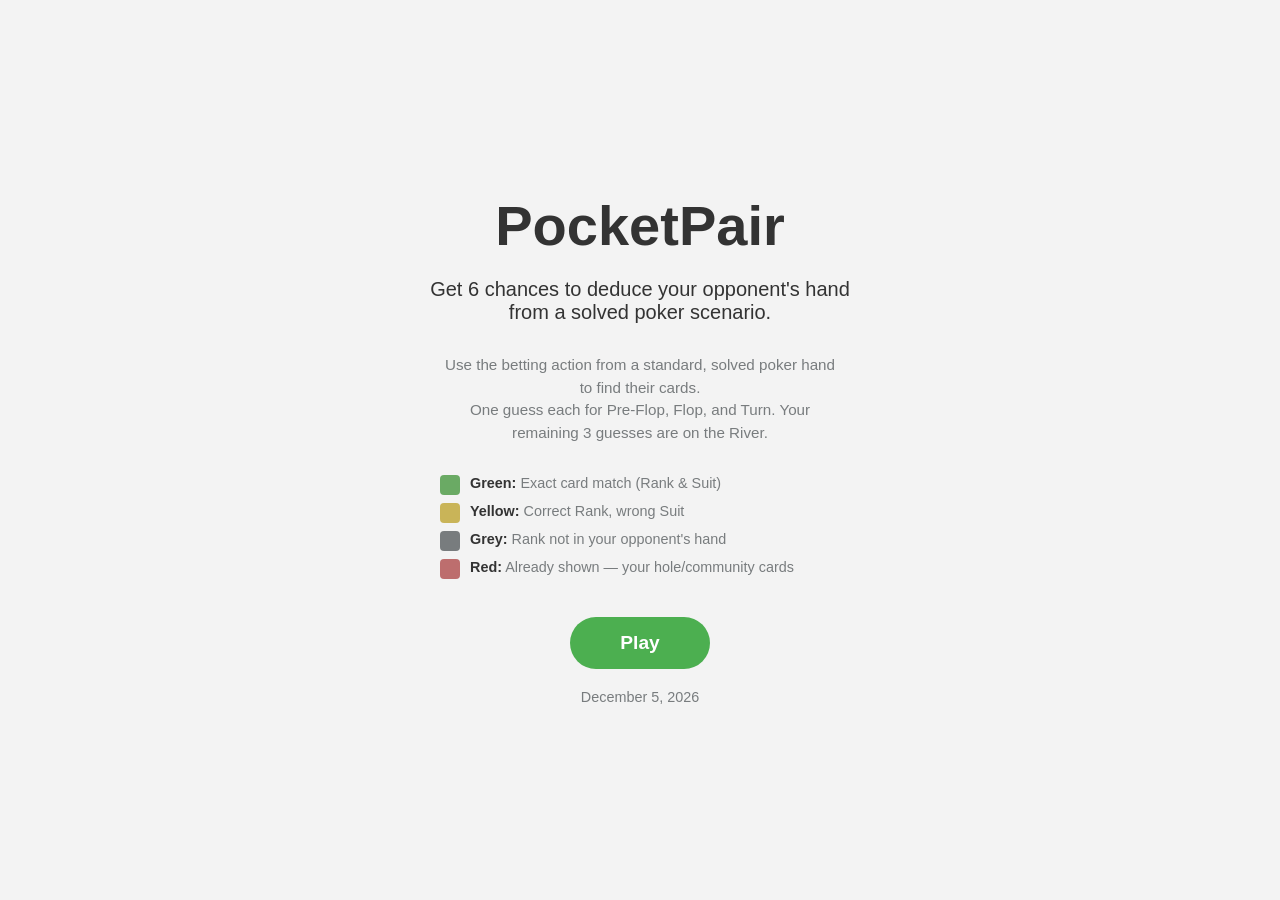
==== commit f7a6b85f: "feat: hand recorder, preview mode, poker terminology + table polish Content tooling - /builder hand " ====
--- a/index.html
+++ b/index.html
@@ -32,6 +32,10 @@
                 <div class="legend-item">
                     <span class="legend-color-box grey"></span>
                     <p><strong>Grey:</strong> Rank not in your opponent's hand</p>
+                </div>
+                <div class="legend-item">
+                    <span class="legend-color-box known"></span>
+                    <p><strong>Red:</strong> Already shown — your hole/community cards</p>
                 </div>
             </div>
 
@@ -123,6 +127,10 @@
                     <div class="legend-item">
                         <span class="legend-color-box grey"></span>
                         <p><strong>Grey:</strong> Rank not in your opponent's hand</p>
+                    </div>
+                    <div class="legend-item">
+                        <span class="legend-color-box known"></span>
+                        <p><strong>Red:</strong> Already shown — your hole/community cards</p>
                     </div>
                 </div>
 
--- a/styles/main.css
+++ b/styles/main.css
@@ -3,6 +3,9 @@
     --color-green-wordle: #6aaa64;
     --color-yellow-wordle: #c9b458;
     --color-grey-wordle: #787c7e;
+    /* "Known" cards (your hand / the board) — muted red, distinct from the
+       grey "rank not in their hand" result. */
+    --color-known: #bd6e6e;
     
     /* --- Light Theme (New Default) --- */
     --color-background: #f3f3f3;
@@ -665,7 +668,8 @@
 
 .legend-item {
     display: flex;
-    align-items: center;
+    align-items: flex-start;
+    text-align: left;
 }
 
 .legend-color-box {
@@ -687,6 +691,10 @@
 
 .legend-color-box.grey {
     background-color: var(--color-grey-wordle);
+}
+
+.legend-color-box.known {
+    background-color: var(--color-known);
 }
 
 #guess-history-grid {
@@ -868,10 +876,10 @@
 }
 
 .card-wrapper.known-card .card {
-    background-color: var(--color-grey-wordle);
-    border-color: var(--color-grey-wordle);
+    background-color: var(--color-known);
+    border-color: var(--color-known);
     color: var(--color-text-light);
-    opacity: 0.6;
+    opacity: 0.55;
     cursor: not-allowed;
     pointer-events: none;
 }
@@ -1031,7 +1039,7 @@
     display: flex;
     flex-direction: column;
     align-items: flex-start;
-    max-width: 320px;
+    max-width: 400px;
     margin: 0 auto 30px auto;
 }
 
@@ -1043,6 +1051,7 @@
 
 .intro-legend-preview .legend-item p {
     margin: 0;
+    text-align: left;
 }
 
 .intro-legend-preview .legend-item strong {
